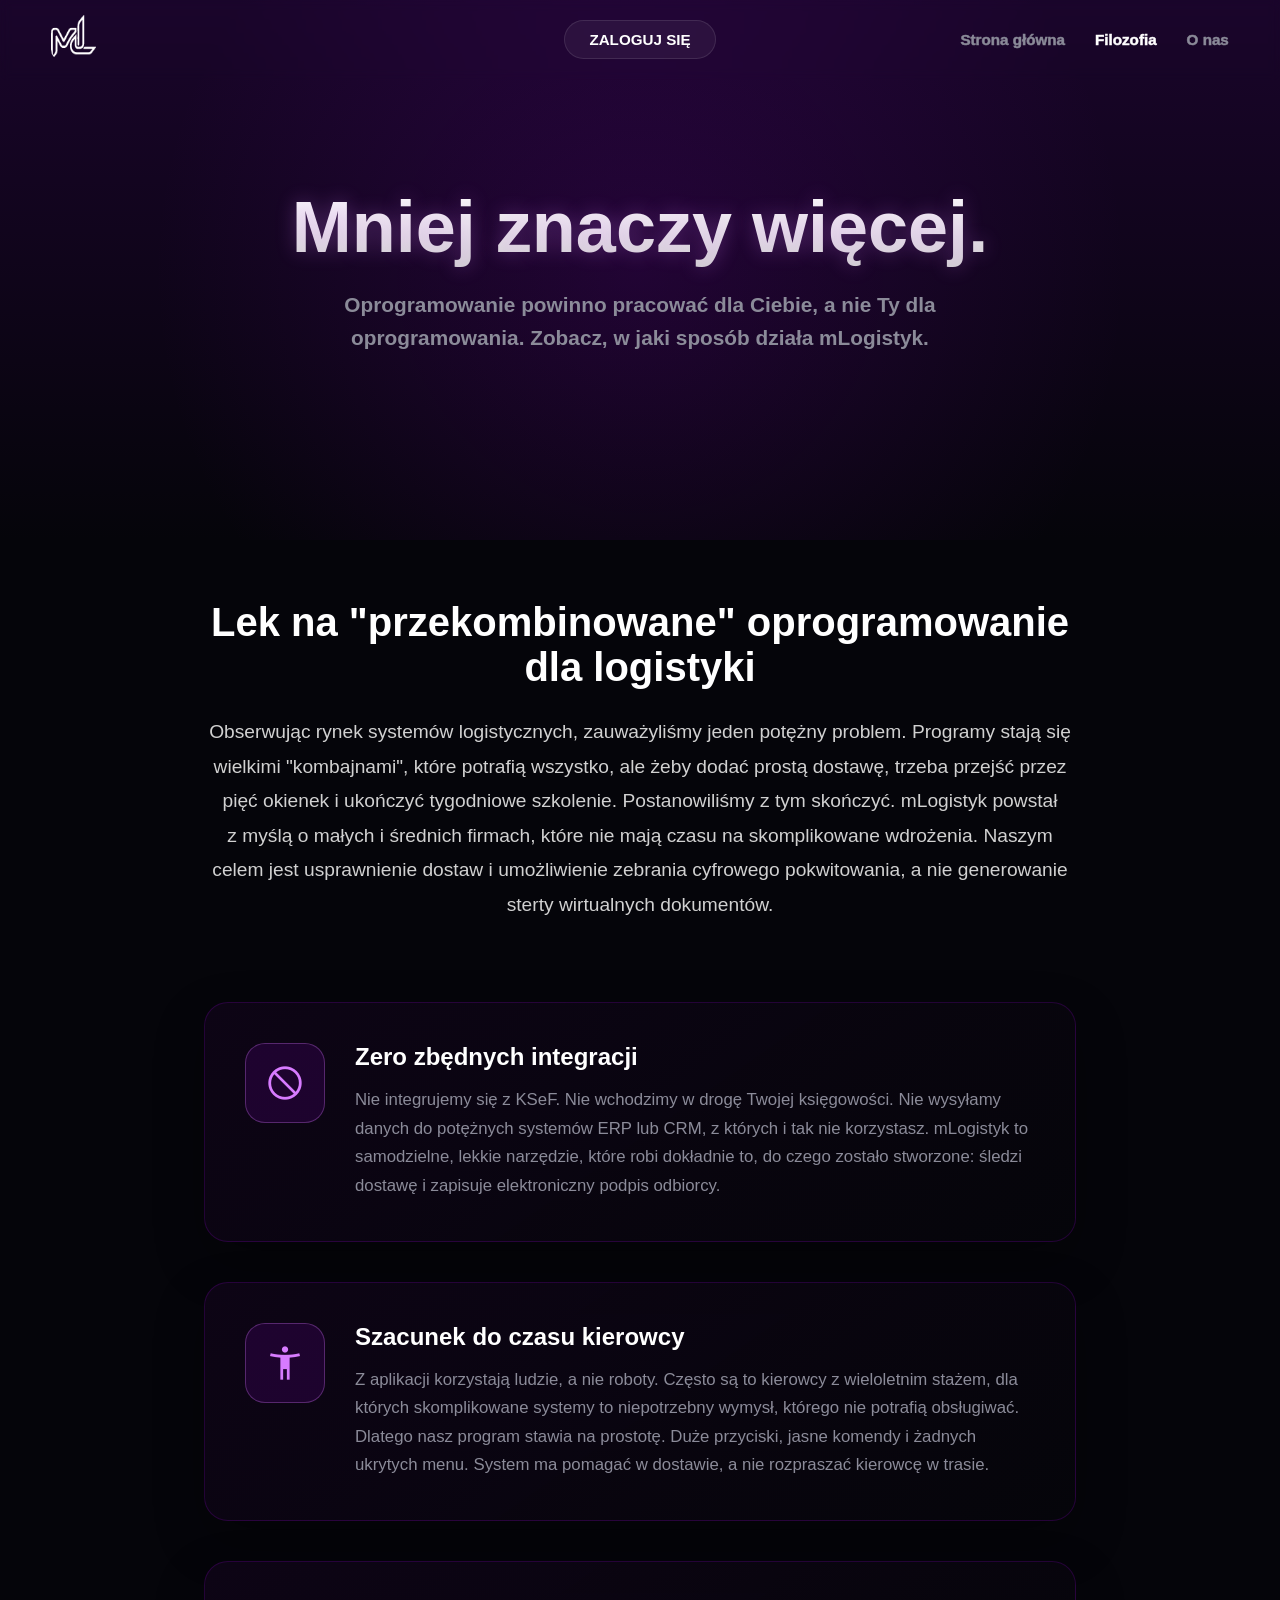
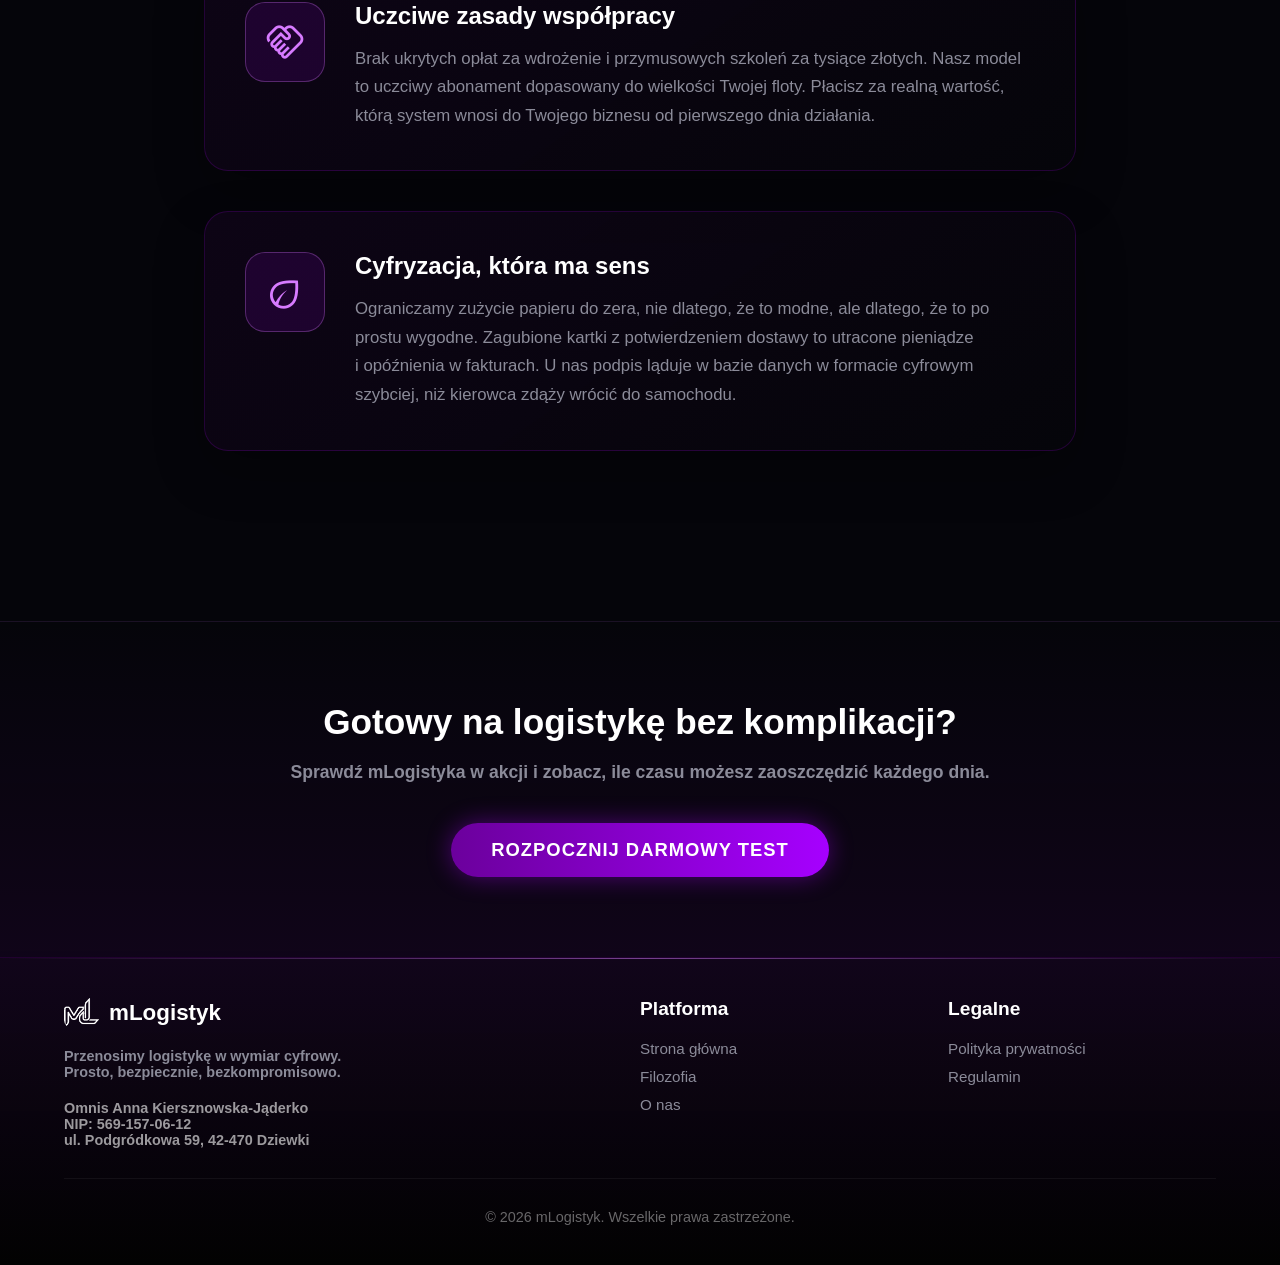
==== filozofia.html @ 47e7d23e "dwwdwd" ====
<!DOCTYPE html>
<html lang="pl">
<head>
    <meta charset="UTF-8">
    <meta name="viewport" content="width=device-width, initial-scale=1.0">
    <title>Nasza Filozofia | mLogistyk</title>
    <meta name="description" content="Poznaj filozofię mLogistyk. Tworzymy proste, użyteczne oprogramowanie dla dostawców bez korporacyjnego bełkotu i zbędnych integracji.">
    
    <!-- Open Graph / Facebook / Messenger / Telegram -->
    <meta property="og:type" content="website">
    <meta property="og:url" content="https://mlogistyk.pl/filozofia.html">
    <meta property="og:title" content="Nasza Filozofia | mLogistyk">
    <meta property="og:description" content="Tworzymy proste oprogramowanie dla dostawców bez korporacyjnego bełkotu. Poznaj nasze zasady.">
    <meta property="og:image" content="https://mlogistyk.pl/Images/Loga/logo.png">

    <!-- Twitter -->
    <meta property="twitter:card" content="summary_large_image">
    <meta property="twitter:url" content="https://mlogistyk.pl/filozofia.html">
    <meta property="twitter:title" content="Nasza Filozofia | mLogistyk">
    <meta property="twitter:description" content="Tworzymy proste oprogramowanie dla dostawców bez korporacyjnego bełkotu. Poznaj nasze zasady.">
    <meta property="twitter:image" content="https://mlogistyk.pl/Images/Loga/logo.png">

    <link rel="icon" type="image/svg+xml" href="Images/Loga/logo.webp">
    <link rel="icon" type="image/png" sizes="32x32" href="Images/Loga/logo.webp">
    <link rel="stylesheet" href="style.css">
    <link href="https://fonts.googleapis.com/css2?family=Material+Symbols+Outlined" rel="stylesheet" />

    <style>
        /* ==========================================================
           GLOBALNE USTAWIENIA CZCIONKI ARIAL (WYMUSZENIE POGRUBIENIA)
           ========================================================== */
        * {
            font-style: normal !important;
        }

        :root {
            --bg-dark: #05050a;
            --form-accent: #6b009c;
            --accent-glow: #d77bff;
            --text-muted: #8b8b99;
        }

        body {
            background-color: var(--bg-dark);
            color: #ffffff;
            margin: 0;
            font-family: Arial, Helvetica, sans-serif;
            font-weight: 700;
            -webkit-font-smoothing: antialiased;
            scroll-behavior: smooth;
        }

        h1, h2, h3, h4, h5, h6 {
            font-family: "Arial Black", Arial, sans-serif;
            font-weight: 900;
        }

        a { text-decoration: none; }

        /* ==========================================================
           HERO DLA PODSTRON (Krótsze niż na stronie głównej)
           ========================================================== */
        .hero-subpage {
            position: relative;
            height: 60vh;
            width: 100%;
            display: flex;
            align-items: center;
            justify-content: center;
            overflow: hidden;
            background: linear-gradient(to bottom, #1a052b, var(--bg-dark));
        }

        .hero-subpage::before {
            content: '';
            position: absolute;
            top: 0; left: 0; width: 100%; height: 100%;
            background: radial-gradient(circle at 50% 50%, rgba(107, 0, 156, 0.2) 0%, transparent 70%);
            z-index: 1;
        }

        .hero-subpage-content {
            position: relative;
            z-index: 2;
            text-align: center;
            max-width: 800px;
            padding: 0 20px;
            opacity: 0;
            transform: translateY(30px);
            animation: fadeUp 1s cubic-bezier(0.16, 1, 0.3, 1) forwards;
        }

        .hero-subpage-content h1 {
            font-size: clamp(3rem, 6vw, 4.5rem);
            background: linear-gradient(180deg, #ffffff 0%, #d1d1d1 100%);
            -webkit-background-clip: text;
            -webkit-text-fill-color: transparent;
            text-shadow: 0 0 20px rgba(215, 123, 255, 0.3);
            margin: 0 0 20px 0;
        }

        .hero-subpage-content p {
            font-size: 1.3rem;
            color: var(--text-muted);
            line-height: 1.6;
        }

        @keyframes fadeUp {
            100% { opacity: 1; transform: translateY(0); }
        }

        /* ==========================================================
           UKŁAD MANIFESTU (FILOZOFII)
           ========================================================== */
        .manifesto-container {
            max-width: 1000px;
            margin: 0 auto;
            padding: 60px 5% 120px;
        }

        .manifesto-intro {
            text-align: center;
            margin-bottom: 80px;
        }

        .manifesto-intro h2 {
            font-size: 2.5rem;
            margin-bottom: 25px;
            color: #ffffff;
        }

        .manifesto-intro p {
            font-size: 1.2rem;
            color: #d1d1d1;
            line-height: 1.8;
            font-weight: normal;
        }

        .manifesto-grid {
            display: grid;
            grid-template-columns: 1fr;
            gap: 40px;
        }

        .manifesto-card {
            background: linear-gradient(145deg, rgba(20, 5, 30, 0.6), rgba(5, 5, 10, 0.8));
            border: 1px solid rgba(107, 0, 156, 0.3);
            border-radius: 24px;
            padding: 40px;
            display: flex;
            gap: 30px;
            align-items: flex-start;
            box-shadow: 0 20px 50px rgba(0, 0, 0, 0.3);
            transition: all 0.4s ease;
        }

        .manifesto-card:hover {
            transform: translateY(-5px);
            border-color: rgba(215, 123, 255, 0.5);
            box-shadow: 0 25px 60px rgba(0, 0, 0, 0.5), inset 0 0 20px rgba(215, 123, 255, 0.1);
        }

        .manifesto-icon {
            flex-shrink: 0;
            width: 80px;
            height: 80px;
            background: rgba(107, 0, 156, 0.2);
            border-radius: 20px;
            display: flex;
            align-items: center;
            justify-content: center;
            border: 1px solid rgba(215, 123, 255, 0.3);
        }

        .manifesto-icon .material-symbols-outlined {
            font-size: 40px;
            color: var(--accent-glow);
        }

        .manifesto-text h3 {
            font-size: 1.5rem;
            color: #ffffff;
            margin: 0 0 15px 0;
        }

        .manifesto-text p {
            font-size: 1.05rem;
            color: var(--text-muted);
            line-height: 1.7;
            margin: 0;
            font-weight: normal;
        }

        /* ==========================================================
           SEKCJA WEZWANIA DO DZIAŁANIA (CTA) NA DOLE
           ========================================================== */
        .bottom-cta-section {
            text-align: center;
            padding: 80px 20px;
            background: linear-gradient(to top, rgba(107, 0, 156, 0.1), transparent);
            border-top: 1px solid rgba(255, 255, 255, 0.05);
            margin-top: 50px;
        }

        .bottom-cta-section h2 {
            font-size: 2.2rem;
            margin-bottom: 20px;
        }

        .bottom-cta-section p {
            color: var(--text-muted);
            font-size: 1.1rem;
            margin-bottom: 40px;
        }

        .btn-solid-cta {
            display: inline-flex;
            align-items: center;
            justify-content: center;
            gap: 12px;
            padding: 16px 40px;
            background: linear-gradient(90deg, var(--form-accent) 0%, #a600ff 100%);
            color: #ffffff;
            font-size: 1.15rem;
            font-weight: 900;
            text-transform: uppercase;
            letter-spacing: 1px;
            border-radius: 50px;
            box-shadow: 0 0 25px rgba(170, 0, 255, 0.4);
            transition: 0.3s;
        }

        .btn-solid-cta:hover {
            transform: translateY(-3px) scale(1.05);
            box-shadow: 0 15px 40px rgba(170, 0, 255, 0.6);
            color: #ffffff;
        }

        /* ==========================================================
           RESPONSYWNOŚĆ
           ========================================================== */
        @media (max-width: 768px) {
            .manifesto-card {
                flex-direction: column;
                align-items: center;
                text-align: center;
                padding: 30px 20px;
            }
            .hero-subpage { height: 50vh; }
        }

        /* Domyślne dla stopki i navbaru z Twojego CSS */
        .footer { background: linear-gradient(to top, #020202 0%, rgba(20, 5, 30, 0.8) 100%); border-top: 1px solid rgba(107, 0, 156, 0.3); position: relative; padding: 40px 5%; }
        .footer::before { content: ''; position: absolute; top: 0; left: 0; width: 100%; height: 1px; background: linear-gradient(90deg, transparent, rgba(215, 123, 255, 0.5), transparent); }
        .footer-content { display: flex; justify-content: space-between; flex-wrap: wrap; gap: 40px; max-width: 1400px; margin: 0 auto; }
        .footer-brand { flex: 2; min-width: 250px; }
        .footer-links { flex: 1; min-width: 150px; }
        .footer-links h4 { color: #fff; margin-bottom: 20px; font-size: 1.2rem; }
        .footer-links ul { list-style: none; padding: 0; margin: 0; }
        .footer-links li { margin-bottom: 10px; }
        .footer-links a { color: var(--text-muted); transition: 0.3s; font-weight: normal; }
        .footer-links a:hover { color: var(--accent-glow) !important; text-shadow: 0 0 8px rgba(215, 123, 255, 0.4); }
        .footer-bottom { text-align: center; padding-top: 30px; margin-top: 30px; border-top: 1px solid rgba(255,255,255,0.05); color: rgba(255,255,255,0.4); font-size: 0.9rem; font-weight: normal; }
    </style>
</head>
<body>

    <nav class="navbar" id="globalNavbar">
        <div class="nav-left">
            <a href="index.html" class="nav-logo">
                <img src="Images/Loga/logo-white.webp" alt="Logo">
            </a>
        </div>

        <div class="nav-center">
            <a href="https://app.mlogistyk.pl" class="btn-center-cta">ZALOGUJ SIĘ</a>
        </div>

        <div class="nav-right">
            <ul class="nav-menu">
                <li><a href="index.html">Strona główna</a></li>
                <li><a href="filozofia.html" class="active">Filozofia</a></li>
                <li><a href="o-nas.html">O nas</a></li>
            </ul>
            <div class="burger">
                <div></div>
                <div></div>
                <div></div>
            </div>
        </div>
    </nav>

    <header class="hero-subpage">
        <div class="hero-subpage-content">
            <h1>Mniej znaczy więcej.</h1>
            <p>Oprogramowanie powinno pracować dla Ciebie, a&nbsp;nie Ty dla oprogramowania. Zobacz, w&nbsp;jaki sposób działa mLogistyk.</p>
        </div>
    </header>

    <main class="manifesto-container">
        
        <div class="manifesto-intro">
            <h2>Lek na "przekombinowane" oprogramowanie dla logistyki</h2>
            <p>Obserwując rynek systemów logistycznych, zauważyliśmy jeden potężny problem. Programy stają się wielkimi "kombajnami", które potrafią wszystko, ale żeby dodać prostą dostawę, trzeba przejść przez pięć okienek i&nbsp;ukończyć tygodniowe szkolenie. Postanowiliśmy z&nbsp;tym skończyć. mLogistyk powstał z&nbsp;myślą o&nbsp;małych i&nbsp;średnich firmach, które nie mają czasu na skomplikowane wdrożenia. Naszym celem jest usprawnienie dostaw i&nbsp;umożliwienie zebrania cyfrowego pokwitowania, a&nbsp;nie generowanie sterty wirtualnych dokumentów.</p>
        </div>

        <div class="manifesto-grid">
            
            <!-- KARTA 1 -->
            <div class="manifesto-card">
                <div class="manifesto-icon">
                    <span class="material-symbols-outlined">block</span>
                </div>
                <div class="manifesto-text">
                    <h3>Zero zbędnych integracji</h3>
                    <p>Nie integrujemy się z&nbsp;KSeF. Nie wchodzimy w&nbsp;drogę Twojej księgowości. Nie wysyłamy danych do potężnych systemów ERP lub CRM, z&nbsp;których i&nbsp;tak nie korzystasz. mLogistyk to samodzielne, lekkie narzędzie, które robi dokładnie to, do czego zostało stworzone: śledzi dostawę i&nbsp;zapisuje elektroniczny podpis odbiorcy.</p>
                </div>
            </div>

            <!-- KARTA 2 -->
            <div class="manifesto-card">
                <div class="manifesto-icon">
                    <span class="material-symbols-outlined">accessibility_new</span>
                </div>
                <div class="manifesto-text">
                    <h3>Szacunek do czasu kierowcy</h3>
                    <p>Z&nbsp;aplikacji korzystają ludzie, a&nbsp;nie roboty. Często są to kierowcy z&nbsp;wieloletnim stażem, dla których skomplikowane systemy to niepotrzebny wymysł, którego nie potrafią obsługiwać. Dlatego nasz program stawia na prostotę. Duże przyciski, jasne komendy i&nbsp;żadnych ukrytych menu. System ma pomagać w&nbsp;dostawie, a&nbsp;nie rozpraszać kierowcę w&nbsp;trasie.</p>
                </div>
            </div>

            <!-- KARTA 3 -->
            <div class="manifesto-card">
                <div class="manifesto-icon">
                    <span class="material-symbols-outlined">handshake</span>
                </div>
                <div class="manifesto-text">
                    <h3>Uczciwe zasady współpracy</h3>
                    <p>Brak ukrytych opłat za wdrożenie i&nbsp;przymusowych szkoleń za tysiące złotych. Nasz model to uczciwy abonament dopasowany do wielkości Twojej floty. Płacisz za realną wartość, którą system wnosi do Twojego biznesu od pierwszego dnia działania.</p>
                </div>
            </div>

            <!-- KARTA 4 -->
            <div class="manifesto-card">
                <div class="manifesto-icon">
                    <span class="material-symbols-outlined">eco</span>
                </div>
                <div class="manifesto-text">
                    <h3>Cyfryzacja, która ma sens</h3>
                    <p>Ograniczamy zużycie papieru do zera, nie dlatego, że to modne, ale dlatego, że to po prostu wygodne. Zagubione kartki z&nbsp;potwierdzeniem dostawy to utracone pieniądze i&nbsp;opóźnienia w&nbsp;fakturach. U&nbsp;nas podpis ląduje w&nbsp;bazie danych w&nbsp;formacie cyfrowym szybciej, niż kierowca zdąży wrócić do samochodu.</p>
                </div>
            </div>

        </div>

    </main>

    <section class="bottom-cta-section">
        <h2>Gotowy na logistykę bez komplikacji?</h2>
        <p>Sprawdź mLogistyka w&nbsp;akcji i&nbsp;zobacz, ile czasu możesz zaoszczędzić każdego dnia.</p>
        <a href="index.html#formularz-kontaktowy" class="btn-solid-cta">
            Rozpocznij darmowy test 
        </a>
    </section>

    <footer class="footer">
        <div class="footer-content">
            <div class="footer-brand">
                <div style="display: flex; align-items: center; gap: 10px; margin-bottom: 20px;">
                    <img src="Images/Loga/logo-white.webp" alt="mLogistyk" style="width:35px; border-radius: 8px;">
                    <span style="font-size: 1.4rem;">mLogistyk</span>
                </div>
                <p style="color: var(--text-muted); font-size: 0.9rem;">Przenosimy logistykę w&nbsp;wymiar cyfrowy.<br>Prosto, bezpiecznie, bezkompromisowo.</p>
                <div style="margin-top: 20px; font-size: 0.9rem; color: rgba(255,255,255,0.6);">
                    <p>Omnis Anna Kiersznowska-Jąderko</p>
                    <p>NIP: 569-157-06-12</p>
                    <p>ul. Podgródkowa 59, 42-470 Dziewki</p>
                </div>
            </div>
            <div class="footer-links">
                <h4>Platforma</h4>
                <ul>
                    <li><a href="index.html">Strona główna</a></li>
                    <li><a href="filozofia.html" class="active">Filozofia</a></li>
                    <li><a href="o-nas.html">O nas</a></li>
                </ul>
            </div>
            <div class="footer-links">
                <h4>Legalne</h4>
                <ul>
                    <li><a href="polityka-prywatnosci.html">Polityka prywatności</a></li>
                    <li><a href="regulamin.html">Regulamin</a></li>
                </ul>
            </div>
        </div>
        <div class="footer-bottom">
            <p>&copy; 2026 mLogistyk. Wszelkie prawa zastrzeżone.</p>
        </div>
    </footer>

    <script src="script.js"></script>
</body>
</html>
---- style.css ----
:root {
    --bg-dark: #050505; /* Prawdziwa głęboka czerń premium */
    --neon-accent: #aa00ff;
    --text-main: #ffffff;
    --text-muted: rgba(255, 255, 255, 0.5);
    --nav-height: 80px;
}

* { margin: 0; padding: 0; box-sizing: border-box; }
html { scroll-behavior: smooth; }

body {
    font-family: 'Inter', sans-serif;
    background-color: var(--bg-dark);
    color: var(--text-main);
    overflow-x: hidden;
}

/* ==========================================================
   NAVBAR PREMIUM (Centrum CTA)
   ========================================================== */
.navbar {
    position: fixed;
    top: 0; left: 0; width: 100%; height: var(--nav-height);
    display: flex;
    justify-content: space-between;
    align-items: center;
    padding: 0 4%;
    z-index: 1000;
    /* Stan bazowy - na hero jest przezroczysty, lekki blur */
    background: rgba(5, 5, 5, 0);
    backdrop-filter: blur(5px);
    -webkit-backdrop-filter: blur(5px);
    transition: all 0.5s cubic-bezier(0.16, 1, 0.3, 1);
    border-bottom: 1px solid transparent;
    transition: 0.3s ease-in-out;
}

/* Stan po scrollowaniu, nakładany przez JS */
.navbar.scrolled {
    background: rgba(73, 13, 115, 0.291); /* Zakolorowany w 85% */
    backdrop-filter: blur(20px);
    -webkit-backdrop-filter: blur(20px);
    border-bottom: 1px solid rgba(255, 255, 255, 0.05);
}

.nav-left, .nav-center, .nav-right {
    display: flex;
    align-items: center;
    flex: 1; /* Pozwala perfekcyjnie wyśrodkować .nav-center */
}

.nav-left { justify-content: flex-start; }
.nav-center { justify-content: center; }
.nav-right { justify-content: flex-end; gap: 30px; }

.nav-logo img { width: 45px; height: 45px; border-radius: 10px; }

/* Centralny Przycisk Premium */
.btn-center-cta {
    background: rgba(255, 255, 255, 0.05);
    color: #fff;
    text-decoration: none;
    padding: 10px 24px;
    border-radius: 30px;
    font-size: 0.95rem;
    font-weight: 600;
    border: 1px solid rgba(255, 255, 255, 0.1);
    transition: all 0.3s ease;
    backdrop-filter: blur(10px);
}

.btn-center-cta:hover {
    background: #fff;
    color: #000;
    transform: scale(1.05);
    box-shadow: 0 0 20px rgba(255,255,255,0.2);
}

.nav-menu {
    display: flex;
    list-style: none;
    gap: 30px;
}

.nav-menu a {
    font-family: Arial, Helvetica, sans-serif;
    color: var(--text-muted);
    text-decoration: none;
    font-size: 0.95rem;
    font-weight: 900;
    transition: color 0.3s, -webkit-text-stroke 0.3s; /* Dodane płynne przejście obrysu */

    /* TRIK NA SZEROKOŚĆ: Dodaje obrys o grubości 0.5px w kolorze tekstu */
    -webkit-text-stroke: 0.5px var(--text-muted);
}

/* Ważne: Musimy pogrubić obrys również przy najechaniu myszką, gdy zmienia się kolor */
.nav-menu a:hover, .nav-menu a.active { 
    color: #fff; 
    -webkit-text-stroke: 0.5px #fff;
}

.nav-menu a:hover, .nav-menu a.active { color: #fff; }

/* Burger */
.burger {
    display: none;
    flex-direction: column;
    gap: 6px;
    cursor: pointer;
    z-index: 1001;
}
.burger div {
    width: 28px; height: 2px;
    background: #fff;
    transition: 0.3s;
}

/* ==========================================================
   STOPKA PREMIUM
   ========================================================== */
.footer {
    border-top: 1px solid rgba(255,255,255,0.05);
    padding: 80px 5% 40px;
    background: #020202;
}

.footer-content {
    max-width: 1400px;
    margin: 0 auto;
    display: grid;
    grid-template-columns: 2fr 1fr 1fr;
    gap: 60px;
    margin-bottom: 60px;
}

.footer-links h4 {
    font-family: 'Space Grotesk', sans-serif;
    color: #fff;
    margin-bottom: 25px;
    font-size: 1.1rem;
}

.footer-links ul { list-style: none; }
.footer-links li { margin-bottom: 12px; }
.footer-links a {
    color: var(--text-muted);
    text-decoration: none;
    font-size: 0.95rem;
    transition: color 0.3s;
}
.footer-links a:hover { color: #fff; }

.footer-bottom {
    text-align: center;
    border-top: 1px solid rgba(255,255,255,0.05);
    padding-top: 30px;
    color: rgba(255,255,255,0.3);
    font-size: 0.85rem;
}


/* ==========================================================
   MOBILE MEDIA QUERIES (Global)
   ========================================================== */
@media (max-width: 900px) {
    /* 1. Menu Mobilne - Ukryte domyślnie i przygotowane pod animację */
    .nav-menu {
        position: absolute;
        top: var(--nav-height);
        left: 0;
        width: 100%;
        height: 100vh;
        background: rgba(5, 5, 5, 0.95); /* Mocno ciemne szkło */
        backdrop-filter: blur(20px);
        -webkit-backdrop-filter: blur(20px);
        flex-direction: column;
        align-items: center;
        justify-content: center;

        padding: 30px 0;
        gap: 25%;
        border-bottom: 1px solid rgba(255, 255, 255, 0.05);
        
        /* Magia płynnego pojawiania się */
        opacity: 0;
        visibility: hidden;
        transform: translateY(-20px);
        transition: all 0.3s cubic-bezier(0.16, 1, 0.3, 1);
    }

    /* 2. Menu Mobilne - Stan AKTYWNY (po kliknięciu burgera) */
    .nav-menu.active {
        opacity: 1;
        visibility: visible;
        transform: translateY(0);
    }

    .burger { display: flex; }
    
    /* 3. Animacja Burgera w "X" (stan aktywny) */
    .burger.active div:nth-child(1) {
        transform: translateY(8px) rotate(45deg);
    }
    .burger.active div:nth-child(2) {
        opacity: 0; /* Środkowa linia znika */
    }
    .burger.active div:nth-child(3) {
        transform: translateY(-8px) rotate(-45deg);
    }
    
    /* Reszta Twoich mobilnych poprawek */
    .nav-center {
        /* Wymuszamy, by przycisk CTA nie został ściśnięty */
        flex: 2;
    }
    
    .btn-center-cta {
        padding: 8px 16px;
        font-size: 0.85rem;
    }

    .footer-content {
        grid-template-columns: 1fr;
        gap: 40px;
    }
}
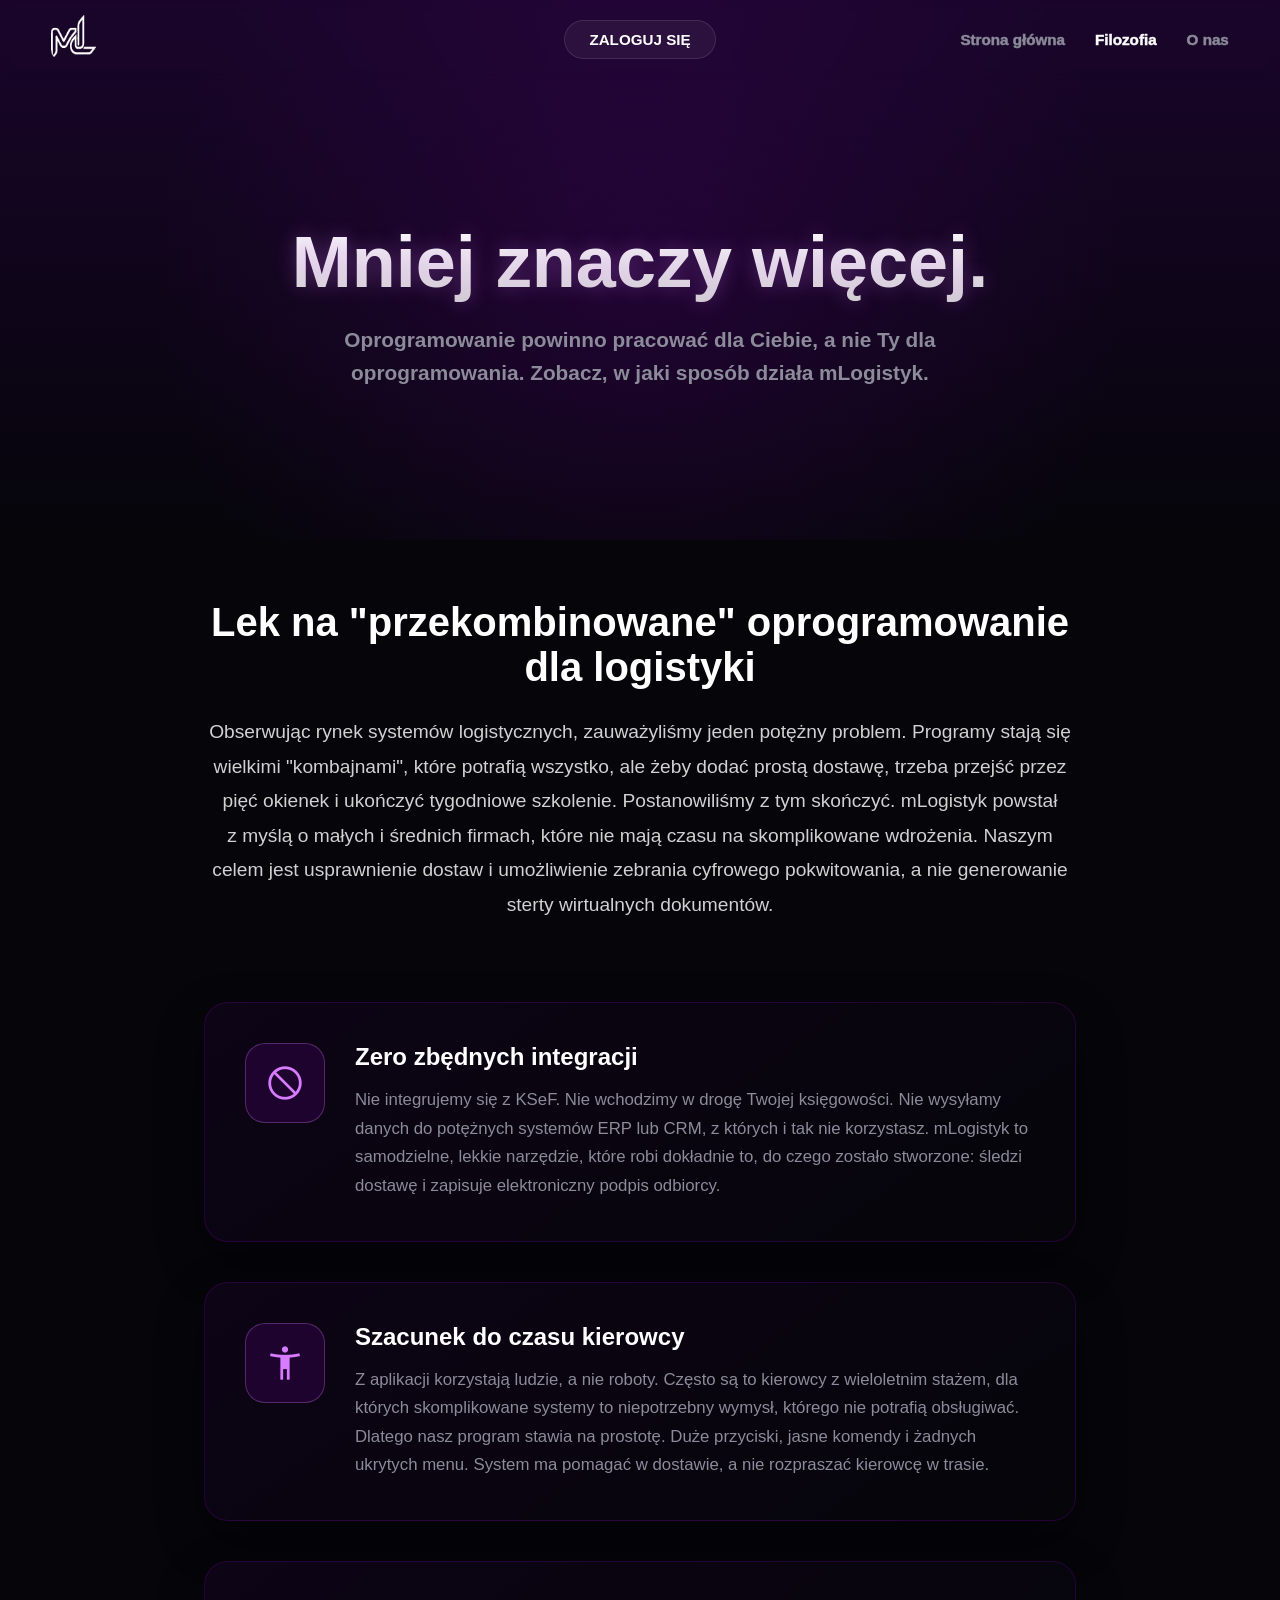
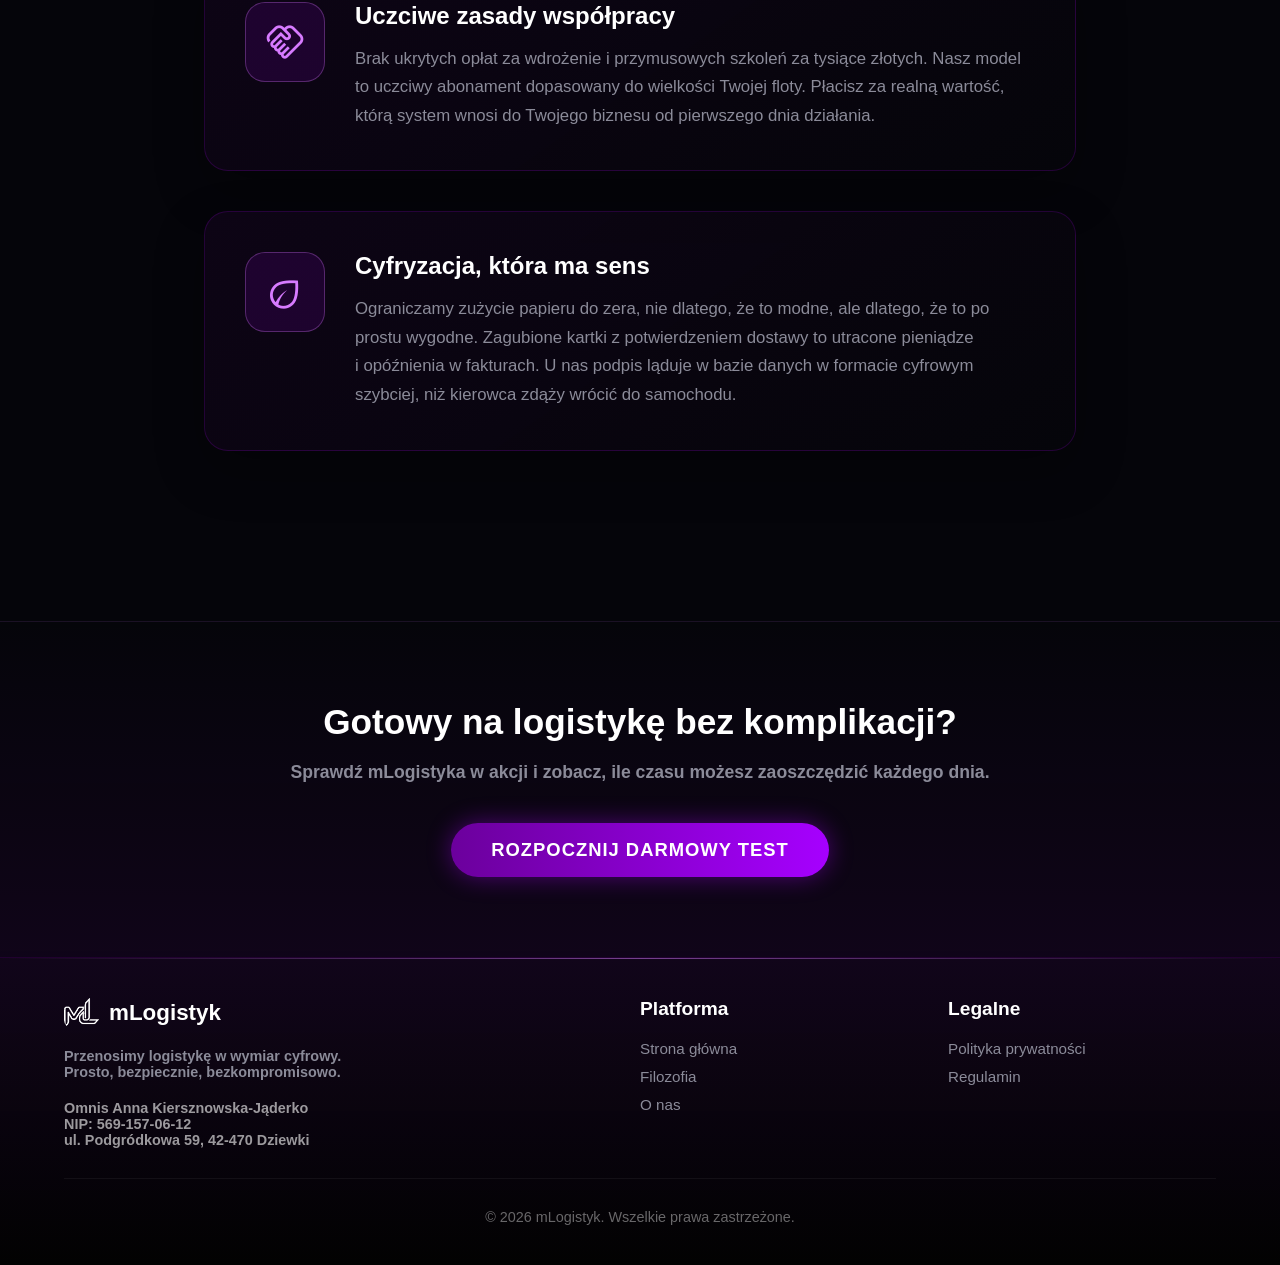
==== commit 35e4ae6e: "dwwd" ====
--- a/filozofia.html
+++ b/filozofia.html
@@ -69,6 +69,7 @@
             justify-content: center;
             overflow: hidden;
             background: linear-gradient(to bottom, #1a052b, var(--bg-dark));
+            padding-top: 70px;
         }
 
         .hero-subpage::before {
--- a/style.css
+++ b/style.css
@@ -168,7 +168,7 @@
     /* 1. Menu Mobilne - Ukryte domyślnie i przygotowane pod animację */
     .nav-menu {
         position: absolute;
-        top: var(--nav-height);
+        top: 0;
         left: 0;
         width: 100%;
         height: 100vh;
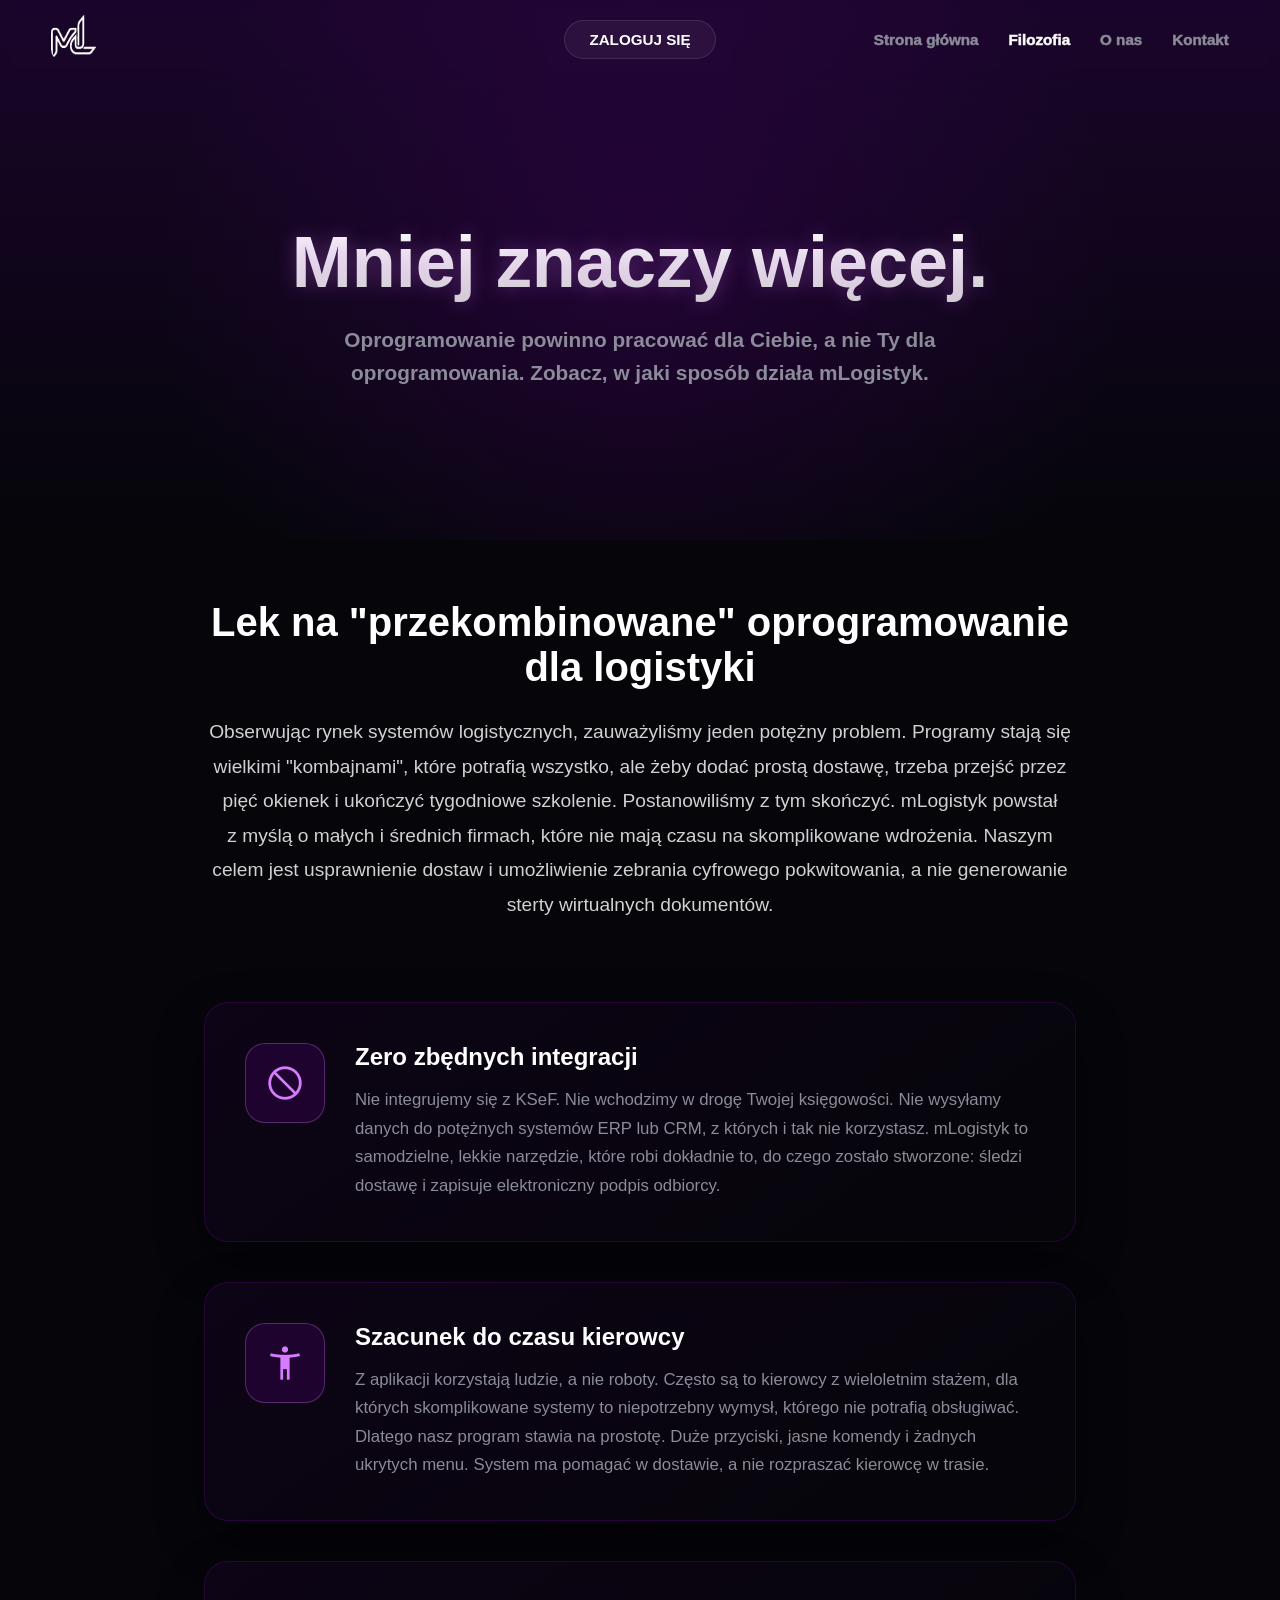
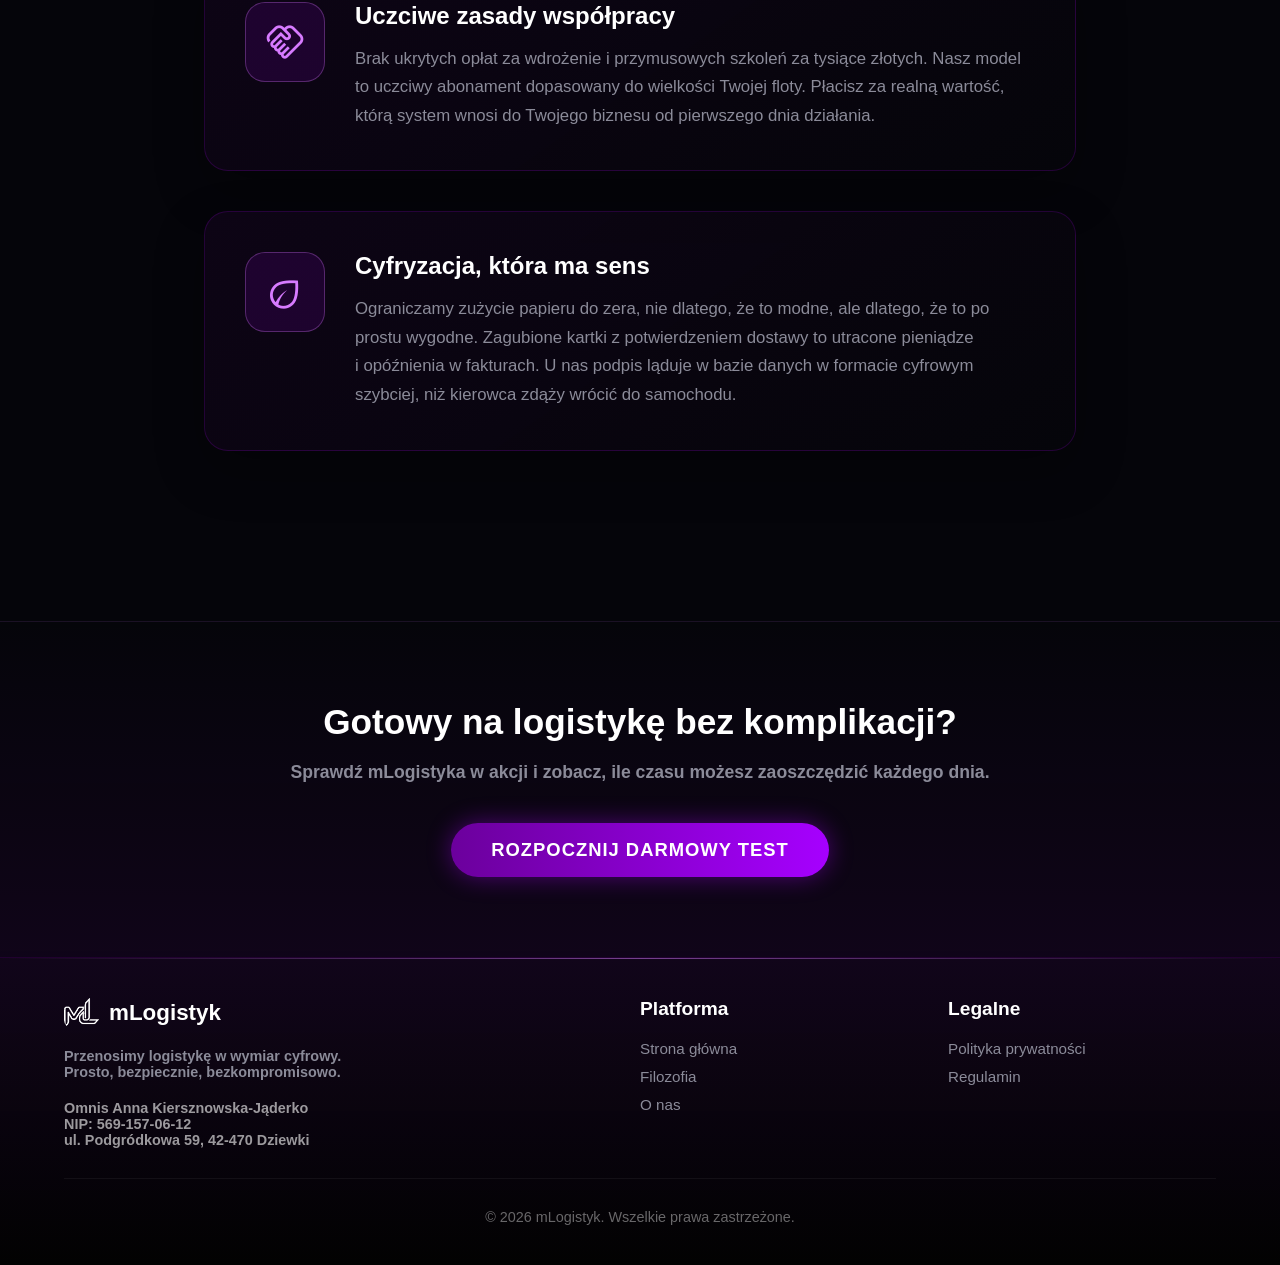
==== commit 25e754e9: "wddw" ====
--- a/filozofia.html
+++ b/filozofia.html
@@ -282,6 +282,7 @@
                 <li><a href="index.html">Strona główna</a></li>
                 <li><a href="filozofia.html" class="active">Filozofia</a></li>
                 <li><a href="o-nas.html">O nas</a></li>
+                <li><a href="kontakt.html">Kontakt</a></li>
             </ul>
             <div class="burger">
                 <div></div>
